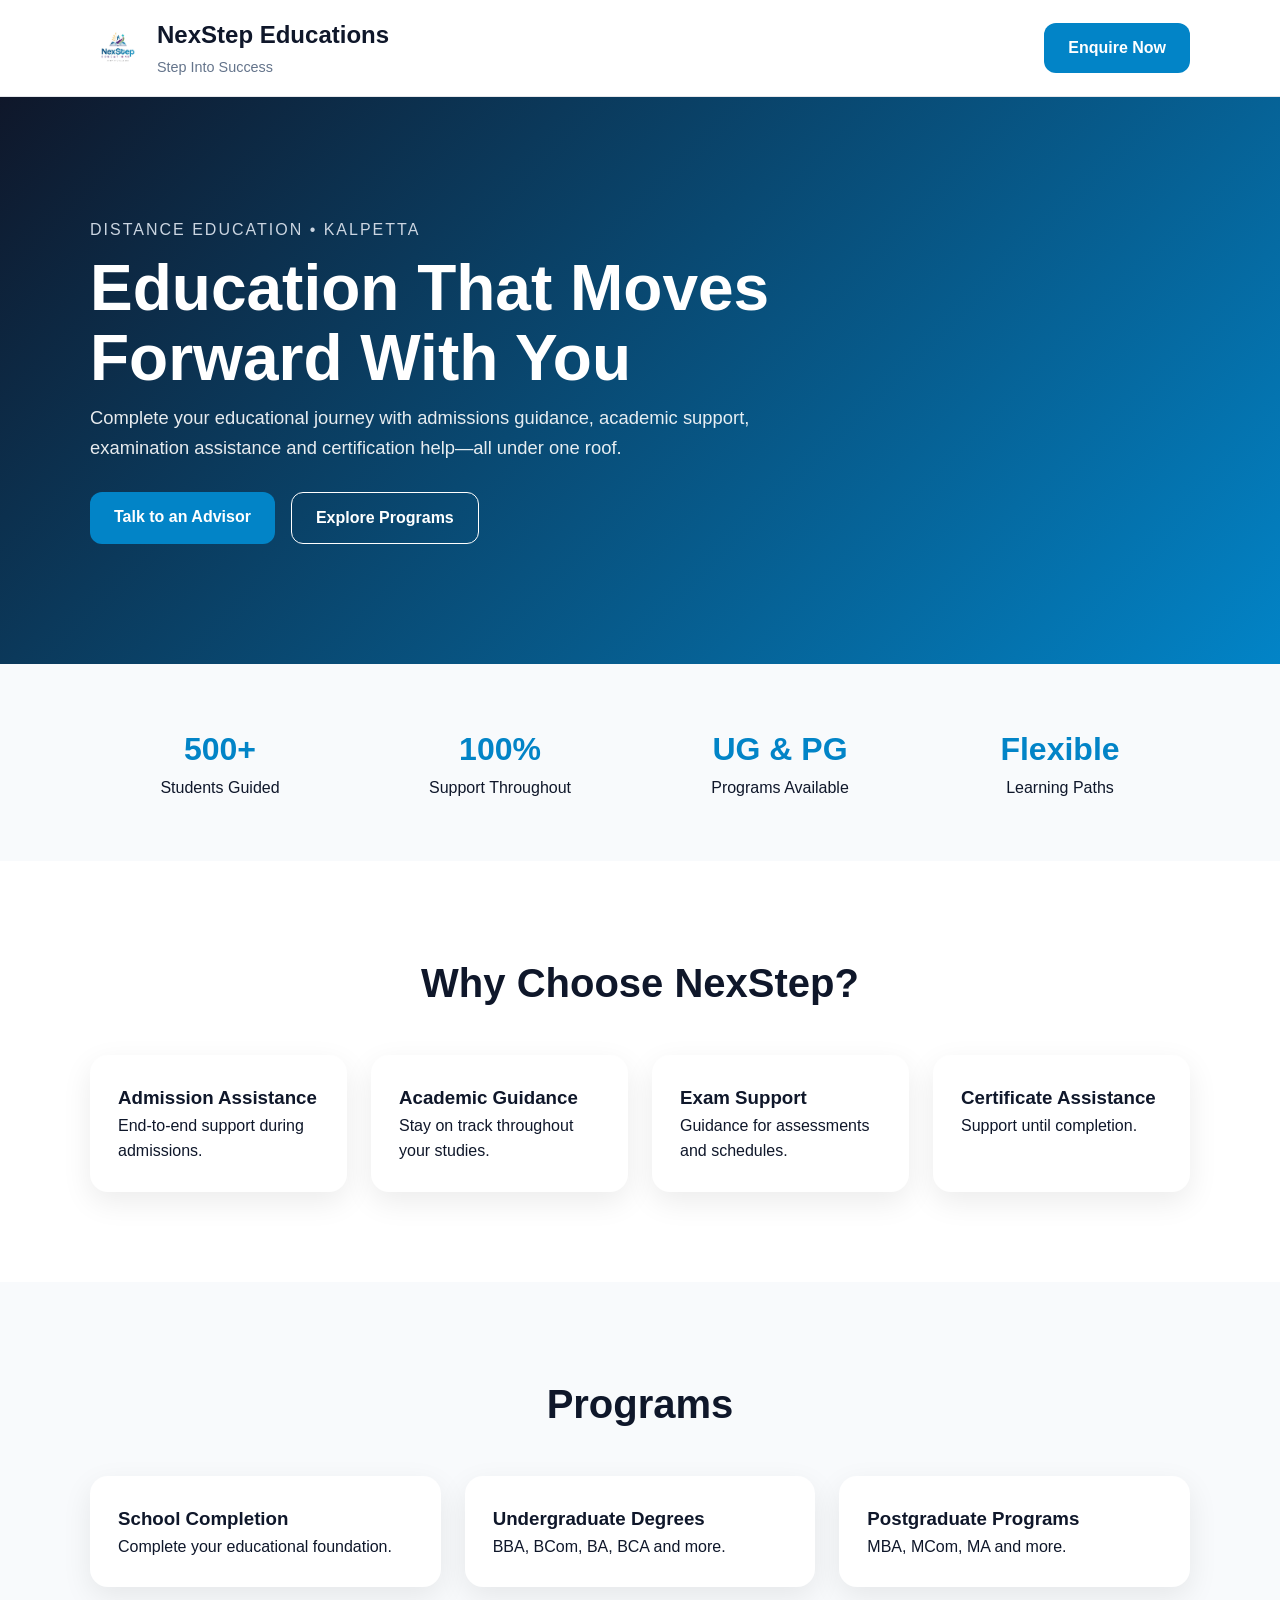
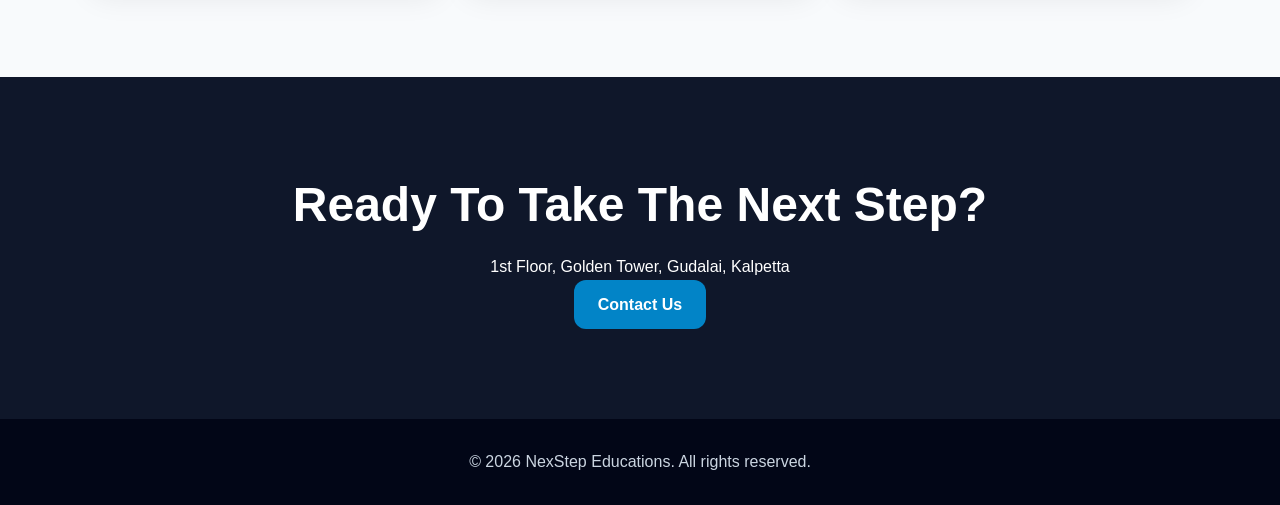
==== index.html @ 08651e99 "Add files via upload" ====
<!DOCTYPE html>
<html lang="en">
<head>
<meta charset="UTF-8">
<meta name="viewport" content="width=device-width, initial-scale=1.0">
<title>NexStep Educations</title>
<link rel="stylesheet" href="style.css">
</head>
<body>

<header class="navbar">
  <div class="container nav-content">
    <div class="brand">
      <img src="logo.png" alt="NexStep Logo">
      <div>
        <h2>NexStep Educations</h2>
        <span>Step Into Success</span>
      </div>
    </div>
    <a href="#contact" class="btn">Enquire Now</a>
  </div>
</header>

<section class="hero">
  <div class="container">
    <p class="eyebrow">DISTANCE EDUCATION • KALPETTA</p>
    <h1>Education That Moves Forward With You</h1>
    <p class="subtitle">
      Complete your educational journey with admissions guidance, academic support,
      examination assistance and certification help—all under one roof.
    </p>
    <div class="hero-buttons">
      <a href="#contact" class="btn">Talk to an Advisor</a>
      <a href="#programs" class="btn-outline">Explore Programs</a>
    </div>
  </div>
</section>

<section class="stats">
<div class="container stats-grid">
<div><h3>500+</h3><p>Students Guided</p></div>
<div><h3>100%</h3><p>Support Throughout</p></div>
<div><h3>UG & PG</h3><p>Programs Available</p></div>
<div><h3>Flexible</h3><p>Learning Paths</p></div>
</div>
</section>

<section class="section">
<div class="container">
<h2>Why Choose NexStep?</h2>
<div class="cards">
<div class="card"><h3>Admission Assistance</h3><p>End-to-end support during admissions.</p></div>
<div class="card"><h3>Academic Guidance</h3><p>Stay on track throughout your studies.</p></div>
<div class="card"><h3>Exam Support</h3><p>Guidance for assessments and schedules.</p></div>
<div class="card"><h3>Certificate Assistance</h3><p>Support until completion.</p></div>
</div>
</div>
</section>

<section class="section light" id="programs">
<div class="container">
<h2>Programs</h2>
<div class="cards">
<div class="card"><h3>School Completion</h3><p>Complete your educational foundation.</p></div>
<div class="card"><h3>Undergraduate Degrees</h3><p>BBA, BCom, BA, BCA and more.</p></div>
<div class="card"><h3>Postgraduate Programs</h3><p>MBA, MCom, MA and more.</p></div>
</div>
</div>
</section>

<section class="cta" id="contact">
<div class="container">
<h2>Ready To Take The Next Step?</h2>
<p>1st Floor, Golden Tower, Gudalai, Kalpetta</p>
<a href="#" class="btn">Contact Us</a>
</div>
</section>

<footer>
<p>© 2026 NexStep Educations. All rights reserved.</p>
</footer>

<script src="script.js"></script>
</body>
</html>
---- style.css ----
:root{
--navy:#0f172a;
--blue:#0284c7;
--teal:#14b8a6;
--light:#f8fafc;
}
*{margin:0;padding:0;box-sizing:border-box}
body{font-family:Segoe UI,Arial,sans-serif;color:var(--navy);background:white;line-height:1.6}
.container{width:min(1100px,92%);margin:auto}
.navbar{background:white;border-bottom:1px solid #e5e7eb;position:sticky;top:0}
.nav-content{display:flex;justify-content:space-between;align-items:center;padding:16px 0}
.brand{display:flex;align-items:center;gap:12px}
.brand img{height:55px}
.brand span{color:#64748b;font-size:.9rem}
.btn,.btn-outline{
padding:12px 24px;border-radius:12px;text-decoration:none;font-weight:600;display:inline-block
}
.btn{background:var(--blue);color:white}
.btn-outline{border:1px solid white;color:white}
.hero{
background:linear-gradient(135deg,var(--navy),var(--blue));
color:white;padding:120px 0
}
.hero h1{font-size:4rem;max-width:800px;line-height:1.1;margin:10px 0}
.subtitle{max-width:700px;font-size:1.15rem;opacity:.9}
.eyebrow{letter-spacing:2px;color:#cbd5e1}
.hero-buttons{margin-top:30px;display:flex;gap:16px}
.stats{padding:60px 0;background:var(--light)}
.stats-grid{display:grid;grid-template-columns:repeat(4,1fr);gap:20px;text-align:center}
.stats h3{font-size:2rem;color:var(--blue)}
.section{padding:90px 0}
.section h2{text-align:center;font-size:2.5rem;margin-bottom:40px}
.light{background:var(--light)}
.cards{display:grid;grid-template-columns:repeat(auto-fit,minmax(220px,1fr));gap:24px}
.card{
background:white;padding:28px;border-radius:18px;
box-shadow:0 10px 30px rgba(0,0,0,.08)
}
.cta{
background:var(--navy);color:white;text-align:center;padding:90px 0
}
.cta h2{font-size:3rem;margin-bottom:10px}
footer{padding:30px;text-align:center;background:#020617;color:#cbd5e1}
@media(max-width:768px){
.hero h1{font-size:2.7rem}
.stats-grid{grid-template-columns:repeat(2,1fr)}
.nav-content{flex-direction:column;gap:12px}
}
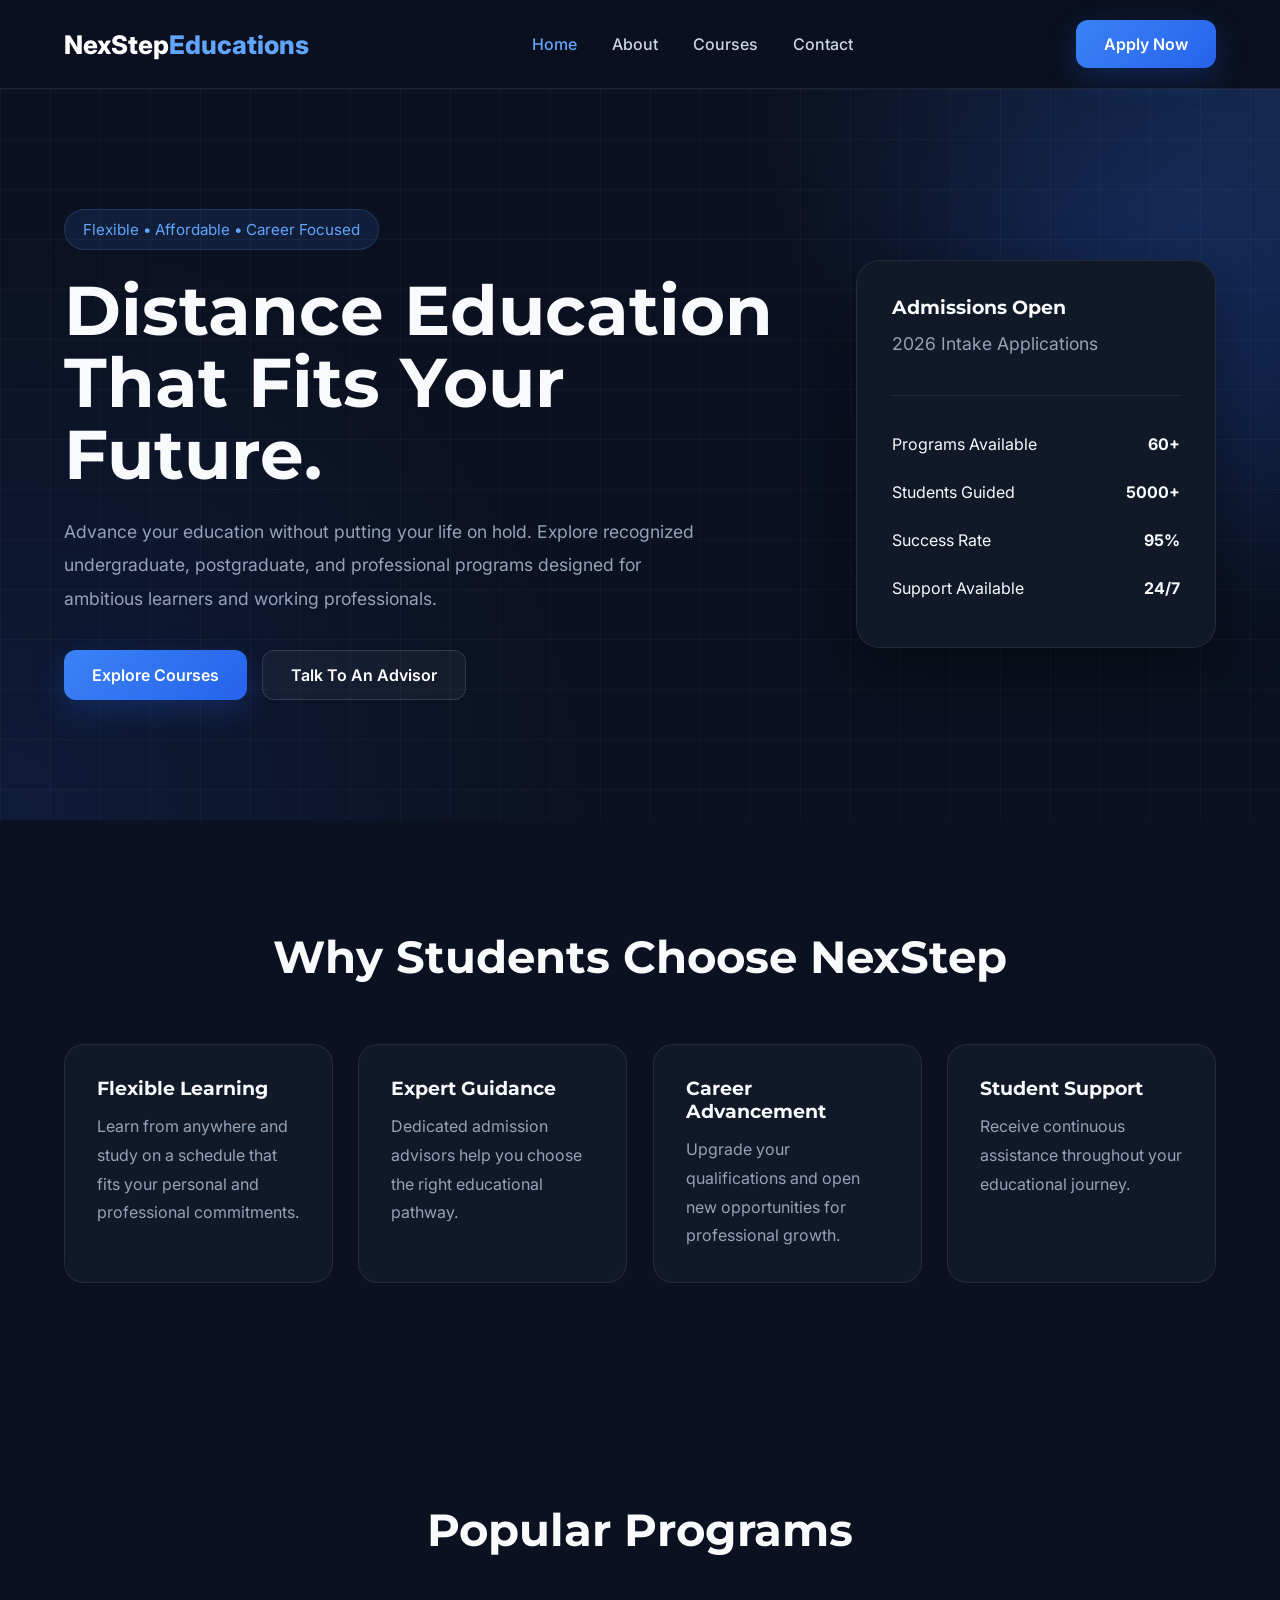
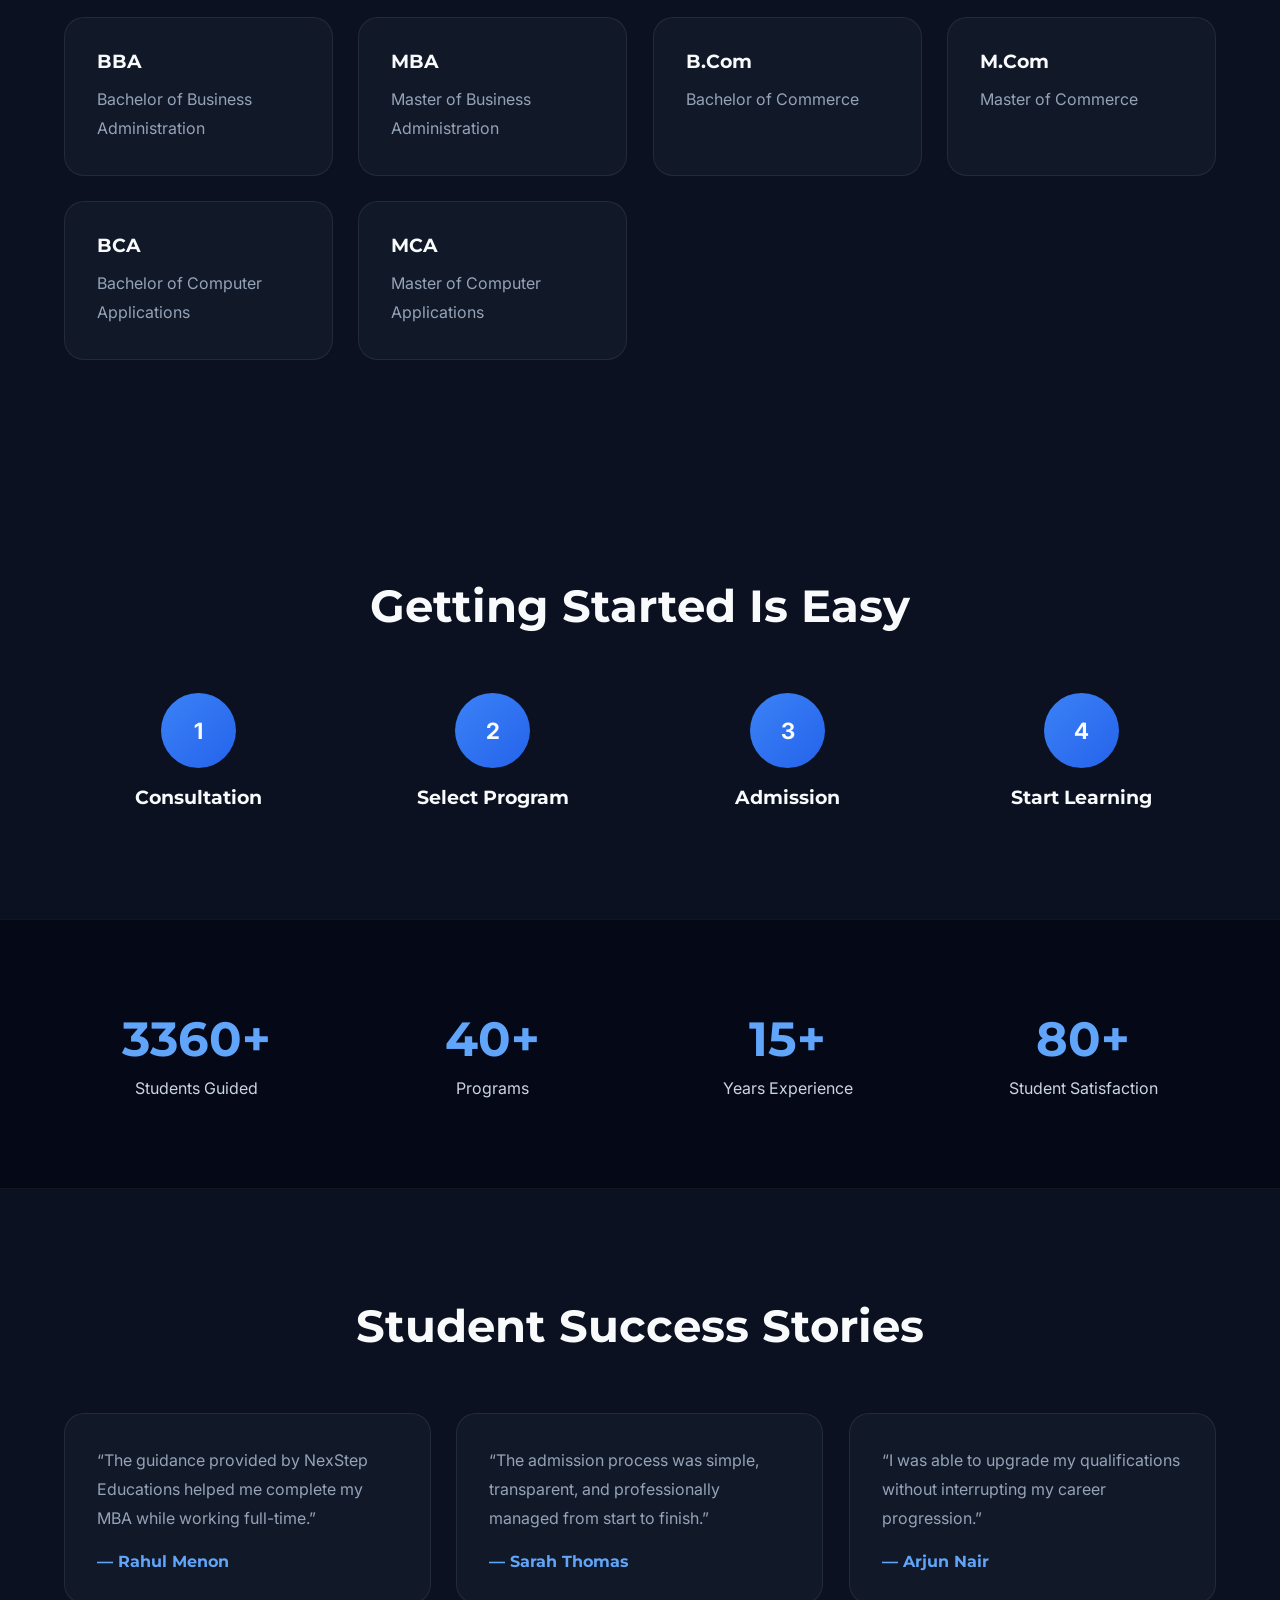
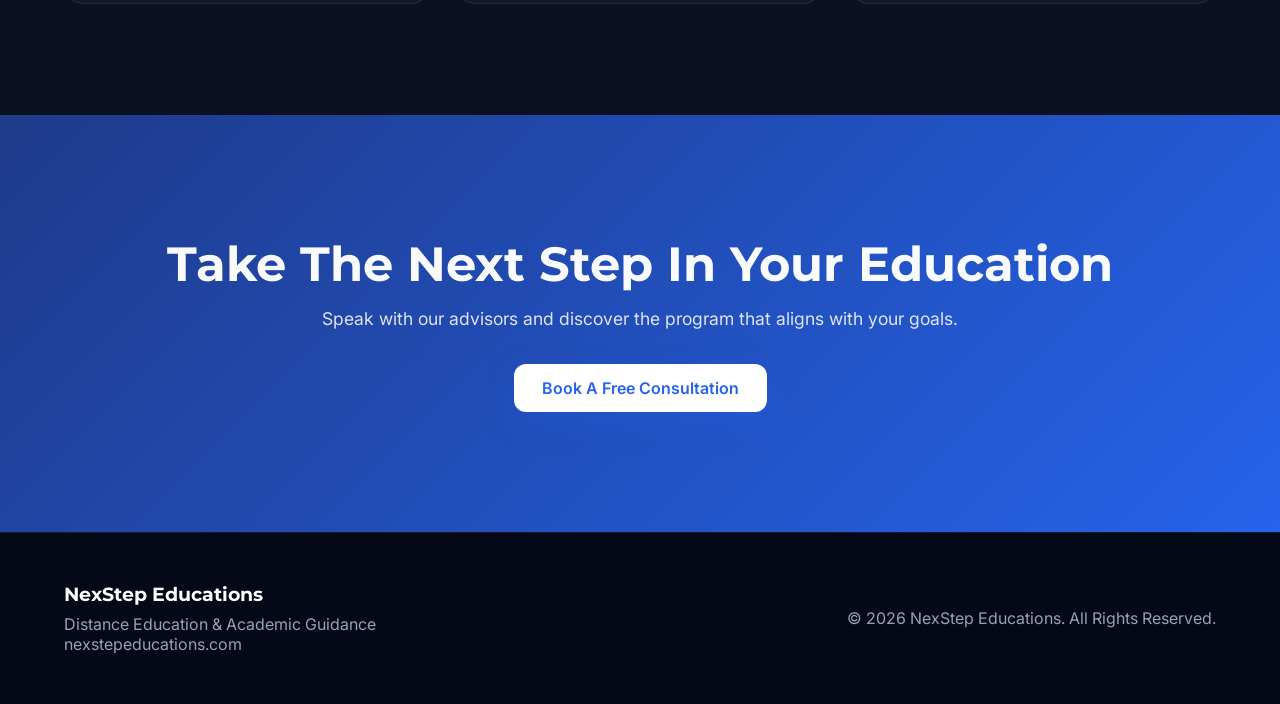
==== commit 5b4dda48: "Add files via upload" ====
--- a/index.html
+++ b/index.html
@@ -1,86 +1,363 @@
-
-<!DOCTYPE html>
-<html lang="en">
-<head>
-<meta charset="UTF-8">
-<meta name="viewport" content="width=device-width, initial-scale=1.0">
-<title>NexStep Educations</title>
-<link rel="stylesheet" href="style.css">
-</head>
-<body>
-
-<header class="navbar">
-  <div class="container nav-content">
-    <div class="brand">
-      <img src="logo.png" alt="NexStep Logo">
-      <div>
-        <h2>NexStep Educations</h2>
-        <span>Step Into Success</span>
-      </div>
-    </div>
-    <a href="#contact" class="btn">Enquire Now</a>
-  </div>
-</header>
-
-<section class="hero">
-  <div class="container">
-    <p class="eyebrow">DISTANCE EDUCATION • KALPETTA</p>
-    <h1>Education That Moves Forward With You</h1>
-    <p class="subtitle">
-      Complete your educational journey with admissions guidance, academic support,
-      examination assistance and certification help—all under one roof.
-    </p>
-    <div class="hero-buttons">
-      <a href="#contact" class="btn">Talk to an Advisor</a>
-      <a href="#programs" class="btn-outline">Explore Programs</a>
-    </div>
-  </div>
-</section>
-
-<section class="stats">
-<div class="container stats-grid">
-<div><h3>500+</h3><p>Students Guided</p></div>
-<div><h3>100%</h3><p>Support Throughout</p></div>
-<div><h3>UG & PG</h3><p>Programs Available</p></div>
-<div><h3>Flexible</h3><p>Learning Paths</p></div>
-</div>
-</section>
-
-<section class="section">
-<div class="container">
-<h2>Why Choose NexStep?</h2>
-<div class="cards">
-<div class="card"><h3>Admission Assistance</h3><p>End-to-end support during admissions.</p></div>
-<div class="card"><h3>Academic Guidance</h3><p>Stay on track throughout your studies.</p></div>
-<div class="card"><h3>Exam Support</h3><p>Guidance for assessments and schedules.</p></div>
-<div class="card"><h3>Certificate Assistance</h3><p>Support until completion.</p></div>
-</div>
-</div>
-</section>
-
-<section class="section light" id="programs">
-<div class="container">
-<h2>Programs</h2>
-<div class="cards">
-<div class="card"><h3>School Completion</h3><p>Complete your educational foundation.</p></div>
-<div class="card"><h3>Undergraduate Degrees</h3><p>BBA, BCom, BA, BCA and more.</p></div>
-<div class="card"><h3>Postgraduate Programs</h3><p>MBA, MCom, MA and more.</p></div>
-</div>
-</div>
-</section>
-
-<section class="cta" id="contact">
-<div class="container">
-<h2>Ready To Take The Next Step?</h2>
-<p>1st Floor, Golden Tower, Gudalai, Kalpetta</p>
-<a href="#" class="btn">Contact Us</a>
-</div>
-</section>
-
-<footer>
-<p>© 2026 NexStep Educations. All rights reserved.</p>
-</footer>
-
-<script src="script.js"></script>
-</body>
-</html>
+<!DOCTYPE html>
+<html lang="en">
+
+<head>
+    <meta charset="UTF-8">
+    <meta name="viewport" content="width=device-width, initial-scale=1.0">
+
+    <title>NexStep Educations | Distance Education & Career Advancement</title>
+
+    <meta name="description"
+        content="NexStep Educations helps students and professionals pursue recognized distance education programs with expert guidance and flexible learning pathways.">
+
+    <link rel="preconnect" href="https://fonts.googleapis.com">
+    <link
+        href="https://fonts.googleapis.com/css2?family=Montserrat:wght@400;500;600;700;800&family=Inter:wght@400;500;600&display=swap"
+        rel="stylesheet">
+
+    <link rel="stylesheet" href="style.css">
+</head>
+
+<body>
+
+    <!-- NAVBAR -->
+
+    <nav class="navbar">
+        <div class="container nav-container">
+
+            <a href="index.html" class="logo">
+                NexStep<span>Educations</span>
+            </a>
+
+            <ul class="nav-links">
+                <li><a href="index.html">Home</a></li>
+                <li><a href="about.html">About</a></li>
+                <li><a href="courses.html">Courses</a></li>
+                <li><a href="contact.html">Contact</a></li>
+            </ul>
+
+            <a href="contact.html" class="btn-primary">
+                Apply Now
+            </a>
+
+        </div>
+    </nav>
+
+    <!-- HERO -->
+
+    <section class="hero">
+
+        <div class="container hero-container">
+
+            <div class="hero-content">
+
+                <span class="tag">
+                    Flexible • Affordable • Career Focused
+                </span>
+
+                <h1>
+                    Distance Education That Fits Your Future.
+                </h1>
+
+                <p>
+                    Advance your education without putting your life on hold.
+                    Explore recognized undergraduate, postgraduate, and
+                    professional programs designed for ambitious learners and
+                    working professionals.
+                </p>
+
+                <div class="hero-buttons">
+                    <a href="courses.html" class="btn-primary">
+                        Explore Courses
+                    </a>
+
+                    <a href="contact.html" class="btn-secondary">
+                        Talk To An Advisor
+                    </a>
+                </div>
+
+            </div>
+
+            <div class="hero-card">
+
+                <div class="card">
+
+                    <h3>Admissions Open</h3>
+                    <p>2026 Intake Applications</p>
+
+                    <hr>
+
+                    <div class="info">
+                        <span>Programs Available</span>
+                        <strong>60+</strong>
+                    </div>
+
+                    <div class="info">
+                        <span>Students Guided</span>
+                        <strong>5000+</strong>
+                    </div>
+
+                    <div class="info">
+                        <span>Success Rate</span>
+                        <strong>95%</strong>
+                    </div>
+
+                    <div class="info">
+                        <span>Support Available</span>
+                        <strong>24/7</strong>
+                    </div>
+
+                </div>
+
+            </div>
+
+        </div>
+
+    </section>
+
+    <!-- TRUST SECTION -->
+
+    <section class="features">
+
+        <div class="container">
+
+            <h2>Why Students Choose NexStep</h2>
+
+            <div class="feature-grid">
+
+                <div class="feature-card">
+                    <h3>Flexible Learning</h3>
+                    <p>
+                        Learn from anywhere and study on a schedule that
+                        fits your personal and professional commitments.
+                    </p>
+                </div>
+
+                <div class="feature-card">
+                    <h3>Expert Guidance</h3>
+                    <p>
+                        Dedicated admission advisors help you choose
+                        the right educational pathway.
+                    </p>
+                </div>
+
+                <div class="feature-card">
+                    <h3>Career Advancement</h3>
+                    <p>
+                        Upgrade your qualifications and open new
+                        opportunities for professional growth.
+                    </p>
+                </div>
+
+                <div class="feature-card">
+                    <h3>Student Support</h3>
+                    <p>
+                        Receive continuous assistance throughout your
+                        educational journey.
+                    </p>
+                </div>
+
+            </div>
+
+        </div>
+
+    </section>
+
+    <!-- COURSES -->
+
+    <section class="courses">
+
+        <div class="container">
+
+            <h2>Popular Programs</h2>
+
+            <div class="course-grid">
+
+                <div class="course-card">
+                    <h3>BBA</h3>
+                    <p>Bachelor of Business Administration</p>
+                </div>
+
+                <div class="course-card">
+                    <h3>MBA</h3>
+                    <p>Master of Business Administration</p>
+                </div>
+
+                <div class="course-card">
+                    <h3>B.Com</h3>
+                    <p>Bachelor of Commerce</p>
+                </div>
+
+                <div class="course-card">
+                    <h3>M.Com</h3>
+                    <p>Master of Commerce</p>
+                </div>
+
+                <div class="course-card">
+                    <h3>BCA</h3>
+                    <p>Bachelor of Computer Applications</p>
+                </div>
+
+                <div class="course-card">
+                    <h3>MCA</h3>
+                    <p>Master of Computer Applications</p>
+                </div>
+
+            </div>
+
+        </div>
+
+    </section>
+
+    <!-- PROCESS -->
+
+    <section class="process">
+
+        <div class="container">
+
+            <h2>Getting Started Is Easy</h2>
+
+            <div class="steps">
+
+                <div class="step">
+                    <div class="number">1</div>
+                    <h3>Consultation</h3>
+                </div>
+
+                <div class="step">
+                    <div class="number">2</div>
+                    <h3>Select Program</h3>
+                </div>
+
+                <div class="step">
+                    <div class="number">3</div>
+                    <h3>Admission</h3>
+                </div>
+
+                <div class="step">
+                    <div class="number">4</div>
+                    <h3>Start Learning</h3>
+                </div>
+
+            </div>
+
+        </div>
+
+    </section>
+
+    <!-- STATS -->
+
+    <section class="stats">
+
+        <div class="container stats-grid">
+
+            <div>
+                <h3>5000+</h3>
+                <p>Students Guided</p>
+            </div>
+
+            <div>
+                <h3>60+</h3>
+                <p>Programs</p>
+            </div>
+
+            <div>
+                <h3>15+</h3>
+                <p>Years Experience</p>
+            </div>
+
+            <div>
+                <h3>95%</h3>
+                <p>Student Satisfaction</p>
+            </div>
+
+        </div>
+
+    </section>
+
+    <!-- TESTIMONIALS -->
+
+    <section class="testimonials">
+
+        <div class="container">
+
+            <h2>Student Success Stories</h2>
+
+            <div class="testimonial-grid">
+
+                <div class="testimonial">
+                    <p>
+                        “The guidance provided by NexStep Educations helped me
+                        complete my MBA while working full-time.”
+                    </p>
+                    <h4>— Rahul Menon</h4>
+                </div>
+
+                <div class="testimonial">
+                    <p>
+                        “The admission process was simple, transparent,
+                        and professionally managed from start to finish.”
+                    </p>
+                    <h4>— Sarah Thomas</h4>
+                </div>
+
+                <div class="testimonial">
+                    <p>
+                        “I was able to upgrade my qualifications without
+                        interrupting my career progression.”
+                    </p>
+                    <h4>— Arjun Nair</h4>
+                </div>
+
+            </div>
+
+        </div>
+
+    </section>
+
+    <!-- CTA -->
+
+    <section class="cta">
+
+        <div class="container">
+
+            <h2>Take The Next Step In Your Education</h2>
+
+            <p>
+                Speak with our advisors and discover the program
+                that aligns with your goals.
+            </p>
+
+            <a href="contact.html" class="btn-primary">
+                Book A Free Consultation
+            </a>
+
+        </div>
+
+    </section>
+
+    <!-- FOOTER -->
+
+    <footer>
+
+        <div class="container footer-content">
+
+            <div>
+                <h3>NexStep Educations</h3>
+                <p>Distance Education & Academic Guidance</p>
+                <p>nexstepeducations.com</p>
+            </div>
+
+            <div>
+                <p>© 2026 NexStep Educations. All Rights Reserved.</p>
+            </div>
+
+        </div>
+
+    </footer>
+
+    <script src="script.js"></script>
+
+</body>
+
+</html>
--- a/style.css
+++ b/style.css
@@ -1,49 +1,520 @@
-
-:root{
---navy:#0f172a;
---blue:#0284c7;
---teal:#14b8a6;
---light:#f8fafc;
-}
-*{margin:0;padding:0;box-sizing:border-box}
-body{font-family:Segoe UI,Arial,sans-serif;color:var(--navy);background:white;line-height:1.6}
-.container{width:min(1100px,92%);margin:auto}
-.navbar{background:white;border-bottom:1px solid #e5e7eb;position:sticky;top:0}
-.nav-content{display:flex;justify-content:space-between;align-items:center;padding:16px 0}
-.brand{display:flex;align-items:center;gap:12px}
-.brand img{height:55px}
-.brand span{color:#64748b;font-size:.9rem}
-.btn,.btn-outline{
-padding:12px 24px;border-radius:12px;text-decoration:none;font-weight:600;display:inline-block
-}
-.btn{background:var(--blue);color:white}
-.btn-outline{border:1px solid white;color:white}
-.hero{
-background:linear-gradient(135deg,var(--navy),var(--blue));
-color:white;padding:120px 0
-}
-.hero h1{font-size:4rem;max-width:800px;line-height:1.1;margin:10px 0}
-.subtitle{max-width:700px;font-size:1.15rem;opacity:.9}
-.eyebrow{letter-spacing:2px;color:#cbd5e1}
-.hero-buttons{margin-top:30px;display:flex;gap:16px}
-.stats{padding:60px 0;background:var(--light)}
-.stats-grid{display:grid;grid-template-columns:repeat(4,1fr);gap:20px;text-align:center}
-.stats h3{font-size:2rem;color:var(--blue)}
-.section{padding:90px 0}
-.section h2{text-align:center;font-size:2.5rem;margin-bottom:40px}
-.light{background:var(--light)}
-.cards{display:grid;grid-template-columns:repeat(auto-fit,minmax(220px,1fr));gap:24px}
-.card{
-background:white;padding:28px;border-radius:18px;
-box-shadow:0 10px 30px rgba(0,0,0,.08)
-}
-.cta{
-background:var(--navy);color:white;text-align:center;padding:90px 0
-}
-.cta h2{font-size:3rem;margin-bottom:10px}
-footer{padding:30px;text-align:center;background:#020617;color:#cbd5e1}
-@media(max-width:768px){
-.hero h1{font-size:2.7rem}
-.stats-grid{grid-template-columns:repeat(2,1fr)}
-.nav-content{flex-direction:column;gap:12px}
-}
+*{
+    margin:0;
+    padding:0;
+    box-sizing:border-box;
+}
+
+html{
+    scroll-behavior:smooth;
+}
+
+body{
+    font-family:'Inter',sans-serif;
+    color:#F8FAFC;
+    background:#0B1120;
+    overflow-x:hidden;
+}
+
+.container{
+    width:90%;
+    max-width:1200px;
+    margin:auto;
+}
+
+h1,h2,h3,h4{
+    font-family:'Montserrat',sans-serif;
+    font-weight:700;
+}
+
+a{
+    text-decoration:none;
+}
+
+/* =========================
+   NAVBAR
+========================= */
+
+.navbar{
+    position:sticky;
+    top:0;
+    z-index:1000;
+    background:rgba(11,17,32,0.92);
+    backdrop-filter:blur(18px);
+    border-bottom:1px solid rgba(255,255,255,0.08);
+}
+
+.nav-container{
+    display:flex;
+    justify-content:space-between;
+    align-items:center;
+    padding:20px 0;
+}
+
+.logo{
+    font-size:1.6rem;
+    font-weight:800;
+    color:#ffffff;
+}
+
+.logo span{
+    color:#60A5FA;
+}
+
+.nav-links{
+    display:flex;
+    gap:35px;
+    list-style:none;
+}
+
+.nav-links a{
+    color:#CBD5E1;
+    font-weight:500;
+    transition:0.3s;
+}
+
+.nav-links a:hover{
+    color:#60A5FA;
+}
+
+.btn-primary{
+    display:inline-flex;
+    align-items:center;
+    justify-content:center;
+    background:linear-gradient(
+        135deg,
+        #3B82F6,
+        #2563EB
+    );
+    color:white;
+    padding:14px 28px;
+    border-radius:12px;
+    font-weight:600;
+    transition:0.3s;
+    box-shadow:0 10px 30px rgba(37,99,235,0.25);
+}
+
+.btn-primary:hover{
+    transform:translateY(-3px);
+}
+
+.btn-secondary{
+    display:inline-flex;
+    align-items:center;
+    justify-content:center;
+    border:1px solid rgba(255,255,255,0.12);
+    background:rgba(255,255,255,0.04);
+    color:white;
+    padding:14px 28px;
+    border-radius:12px;
+    font-weight:600;
+    transition:0.3s;
+}
+
+.btn-secondary:hover{
+    background:rgba(255,255,255,0.08);
+}
+
+/* =========================
+   HERO
+========================= */
+
+.hero{
+    position:relative;
+    padding:120px 0;
+    overflow:hidden;
+    background:
+        radial-gradient(circle at top right,
+        rgba(59,130,246,.20),
+        transparent 35%),
+        radial-gradient(circle at bottom left,
+        rgba(37,99,235,.12),
+        transparent 40%),
+        #0B1120;
+}
+
+.hero::before{
+    content:"";
+    position:absolute;
+    inset:0;
+    background-image:
+        linear-gradient(rgba(255,255,255,0.03) 1px, transparent 1px),
+        linear-gradient(90deg, rgba(255,255,255,0.03) 1px, transparent 1px);
+    background-size:50px 50px;
+    pointer-events:none;
+}
+
+.hero-container{
+    display:flex;
+    justify-content:space-between;
+    align-items:center;
+    gap:70px;
+    position:relative;
+    z-index:2;
+}
+
+.hero-content{
+    flex:1;
+}
+
+.tag{
+    display:inline-block;
+    background:rgba(59,130,246,0.12);
+    color:#60A5FA;
+    border:1px solid rgba(96,165,250,0.18);
+    padding:10px 18px;
+    border-radius:999px;
+    margin-bottom:24px;
+    font-size:0.95rem;
+}
+
+.hero h1{
+    font-size:4.3rem;
+    line-height:1.05;
+    margin-bottom:24px;
+}
+
+.hero p{
+    color:#94A3B8;
+    font-size:1.1rem;
+    line-height:1.9;
+    max-width:650px;
+    margin-bottom:35px;
+}
+
+.hero-buttons{
+    display:flex;
+    gap:15px;
+    flex-wrap:wrap;
+}
+
+.hero-card{
+    width:360px;
+    position:relative;
+}
+
+.hero-card::before{
+    content:"";
+    position:absolute;
+    width:250px;
+    height:250px;
+    background:#2563EB;
+    filter:blur(120px);
+    opacity:.35;
+    right:-60px;
+    top:-60px;
+    z-index:-1;
+}
+
+.card{
+    background:#111827;
+    border:1px solid rgba(255,255,255,0.08);
+    border-radius:24px;
+    padding:35px;
+    box-shadow:
+        0 20px 60px rgba(0,0,0,.45);
+}
+
+.card h3{
+    margin-bottom:8px;
+}
+
+.card p{
+    color:#94A3B8;
+}
+
+.card hr{
+    border:none;
+    height:1px;
+    background:rgba(255,255,255,0.08);
+    margin:24px 0;
+}
+
+.info{
+    display:flex;
+    justify-content:space-between;
+    padding:14px 0;
+}
+
+/* =========================
+   SECTIONS
+========================= */
+
+.features,
+.courses,
+.process,
+.testimonials{
+    padding:110px 0;
+}
+
+.features h2,
+.courses h2,
+.process h2,
+.testimonials h2{
+    text-align:center;
+    font-size:2.8rem;
+    margin-bottom:60px;
+}
+
+.feature-grid,
+.course-grid,
+.testimonial-grid{
+    display:grid;
+    grid-template-columns:repeat(auto-fit,minmax(250px,1fr));
+    gap:25px;
+}
+
+.feature-card,
+.course-card,
+.testimonial{
+    background:#111827;
+    border:1px solid rgba(255,255,255,0.08);
+    padding:32px;
+    border-radius:20px;
+    transition:0.3s ease;
+}
+
+.feature-card:hover,
+.course-card:hover,
+.testimonial:hover{
+    transform:translateY(-6px);
+    border-color:#3B82F6;
+}
+
+.feature-card h3,
+.course-card h3{
+    margin-bottom:12px;
+}
+
+.feature-card p,
+.course-card p,
+.testimonial p{
+    color:#94A3B8;
+    line-height:1.8;
+}
+
+/* =========================
+   PROCESS
+========================= */
+
+.steps{
+    display:grid;
+    grid-template-columns:repeat(4,1fr);
+    gap:25px;
+}
+
+.step{
+    text-align:center;
+}
+
+.number{
+    width:75px;
+    height:75px;
+    border-radius:50%;
+    margin:auto auto 18px;
+    display:flex;
+    justify-content:center;
+    align-items:center;
+    background:linear-gradient(
+        135deg,
+        #3B82F6,
+        #2563EB
+    );
+    font-size:1.4rem;
+    font-weight:700;
+}
+
+/* =========================
+   STATS
+========================= */
+
+.stats{
+    background:#050816;
+    padding:90px 0;
+    border-top:1px solid rgba(255,255,255,0.05);
+    border-bottom:1px solid rgba(255,255,255,0.05);
+}
+
+.stats-grid{
+    display:grid;
+    grid-template-columns:repeat(4,1fr);
+    gap:30px;
+    text-align:center;
+}
+
+.stats h3{
+    font-size:3rem;
+    margin-bottom:10px;
+    color:#60A5FA;
+}
+
+.stats p{
+    color:#CBD5E1;
+}
+
+/* =========================
+   TESTIMONIALS
+========================= */
+
+.testimonial{
+    position:relative;
+}
+
+.testimonial h4{
+    margin-top:20px;
+    color:#60A5FA;
+}
+
+/* =========================
+   CTA
+========================= */
+
+.cta{
+    padding:120px 0;
+    text-align:center;
+    background:
+    linear-gradient(
+        135deg,
+        #1E3A8A,
+        #2563EB
+    );
+}
+
+.cta h2{
+    font-size:3rem;
+    margin-bottom:15px;
+}
+
+.cta p{
+    color:rgba(255,255,255,.85);
+    margin-bottom:35px;
+    font-size:1.1rem;
+}
+
+.cta .btn-primary{
+    background:white;
+    color:#2563EB;
+}
+
+/* =========================
+   FOOTER
+========================= */
+
+footer{
+    background:#050816;
+    padding:50px 0;
+    border-top:1px solid rgba(255,255,255,0.08);
+}
+
+.footer-content{
+    display:flex;
+    justify-content:space-between;
+    align-items:center;
+    gap:20px;
+}
+
+.footer-content h3{
+    color:white;
+    margin-bottom:8px;
+}
+
+.footer-content p{
+    color:#94A3B8;
+}
+
+/* =========================
+   RESPONSIVE
+========================= */
+
+@media(max-width:992px){
+
+    .hero-container{
+        flex-direction:column;
+        text-align:center;
+    }
+
+    .hero h1{
+        font-size:3.2rem;
+    }
+
+    .hero p{
+        margin-left:auto;
+        margin-right:auto;
+    }
+
+    .hero-buttons{
+        justify-content:center;
+    }
+
+    .hero-card{
+        width:100%;
+        max-width:420px;
+    }
+
+    .steps{
+        grid-template-columns:repeat(2,1fr);
+    }
+
+    .stats-grid{
+        grid-template-columns:repeat(2,1fr);
+    }
+
+    .footer-content{
+        flex-direction:column;
+        text-align:center;
+    }
+}
+
+@media(max-width:768px){
+
+    .nav-links{
+        display:none;
+    }
+
+    .hero{
+        padding:90px 0;
+    }
+
+    .hero h1{
+        font-size:2.6rem;
+    }
+
+    .features h2,
+    .courses h2,
+    .process h2,
+    .testimonials h2,
+    .cta h2{
+        font-size:2.1rem;
+    }
+
+    .steps,
+    .stats-grid{
+        grid-template-columns:1fr;
+    }
+}
+
+.feature-card,
+.course-card,
+.testimonial,
+.step,
+.card{
+    will-change:transform, opacity;
+}
+
+.nav-links a{
+    position:relative;
+}
+
+.nav-links a::after{
+    content:'';
+    position:absolute;
+    width:0;
+    height:2px;
+    background:#60A5FA;
+    left:0;
+    bottom:-6px;
+    transition:.3s;
+}
+
+.nav-links a:hover::after{
+    width:100%;
+}
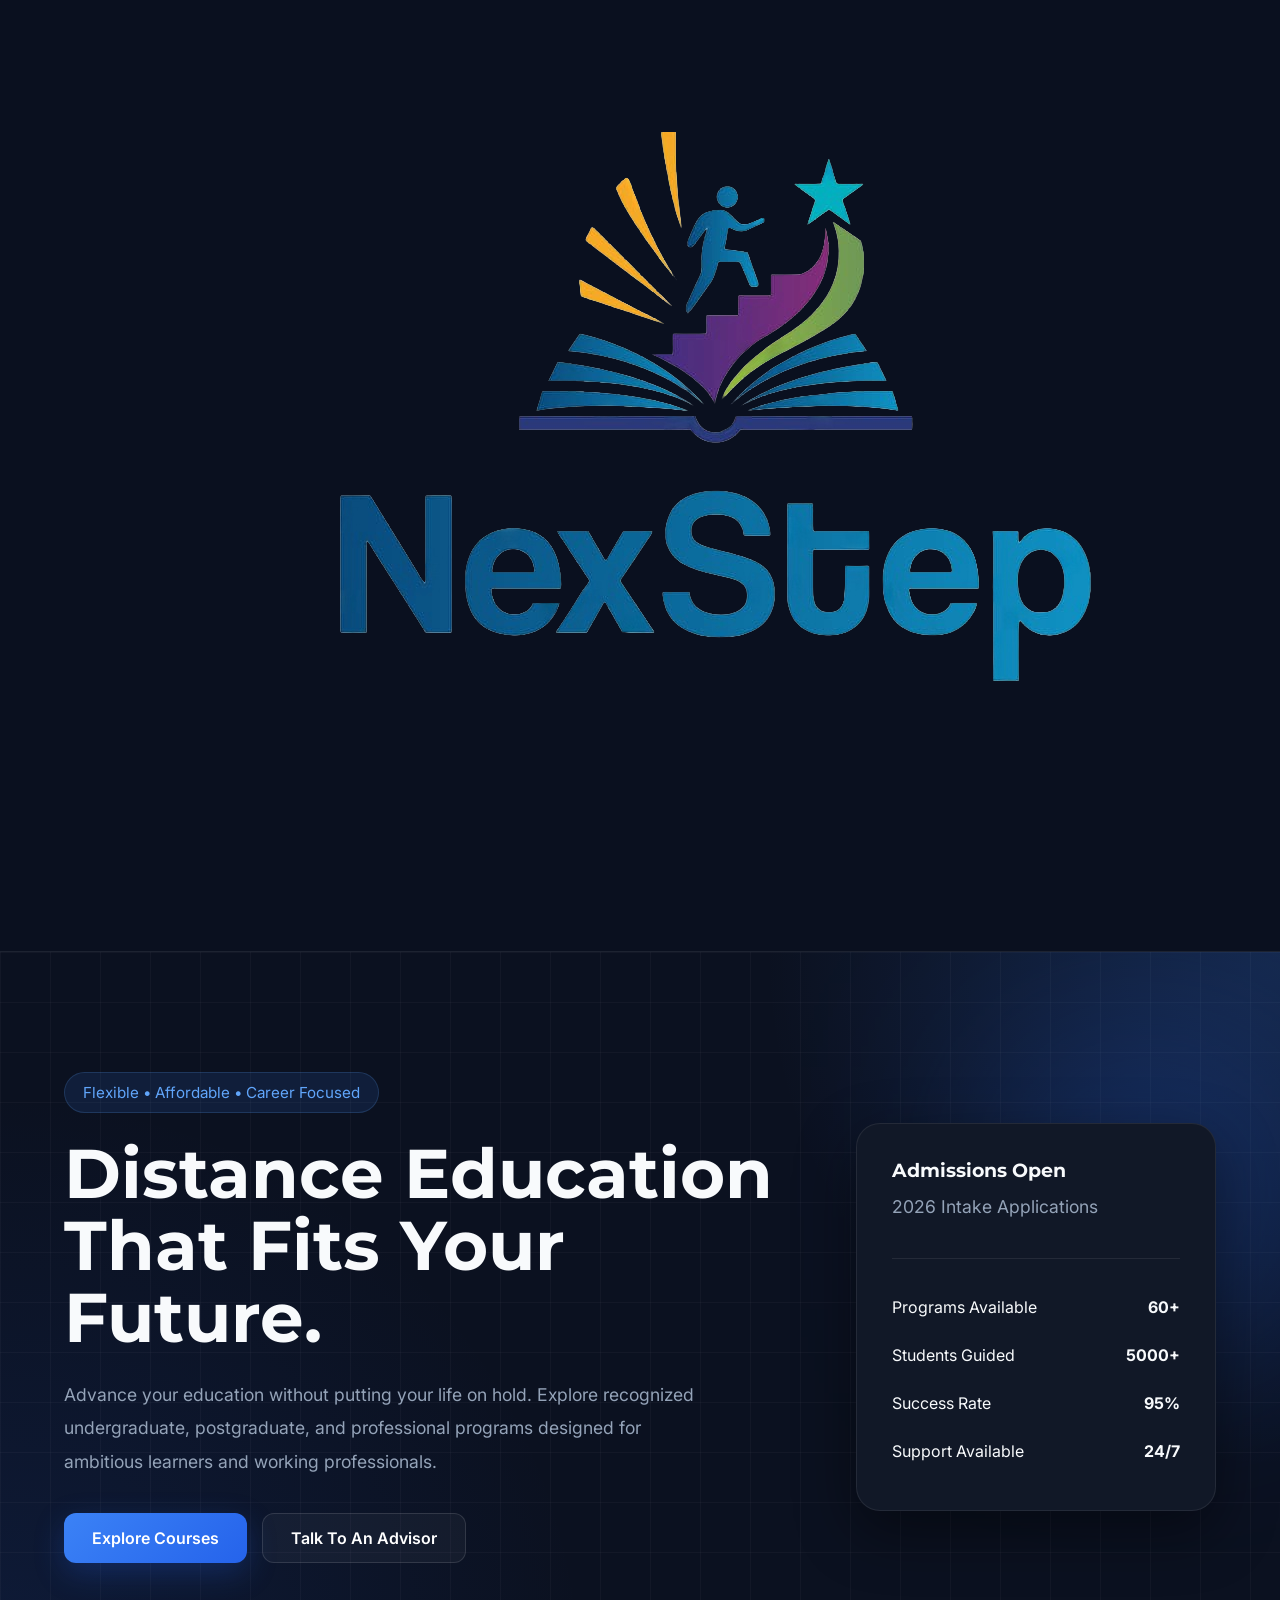
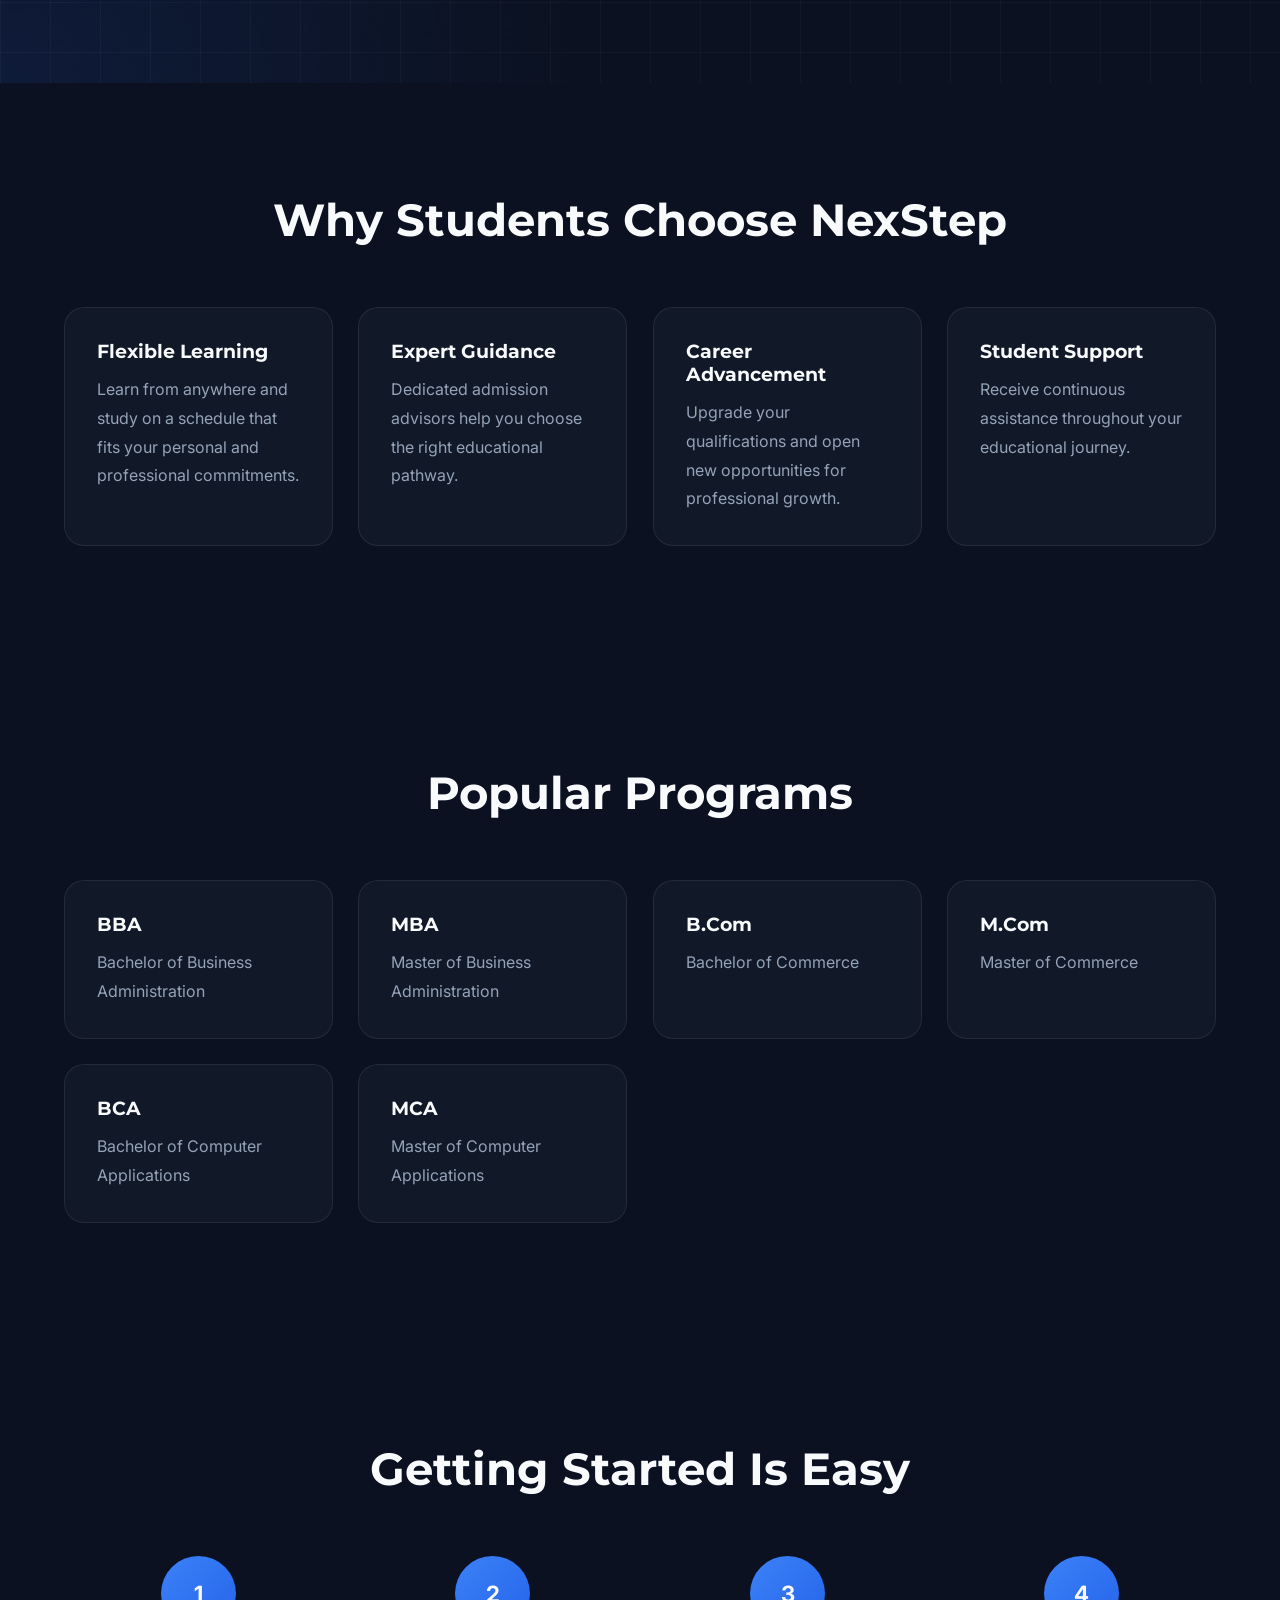
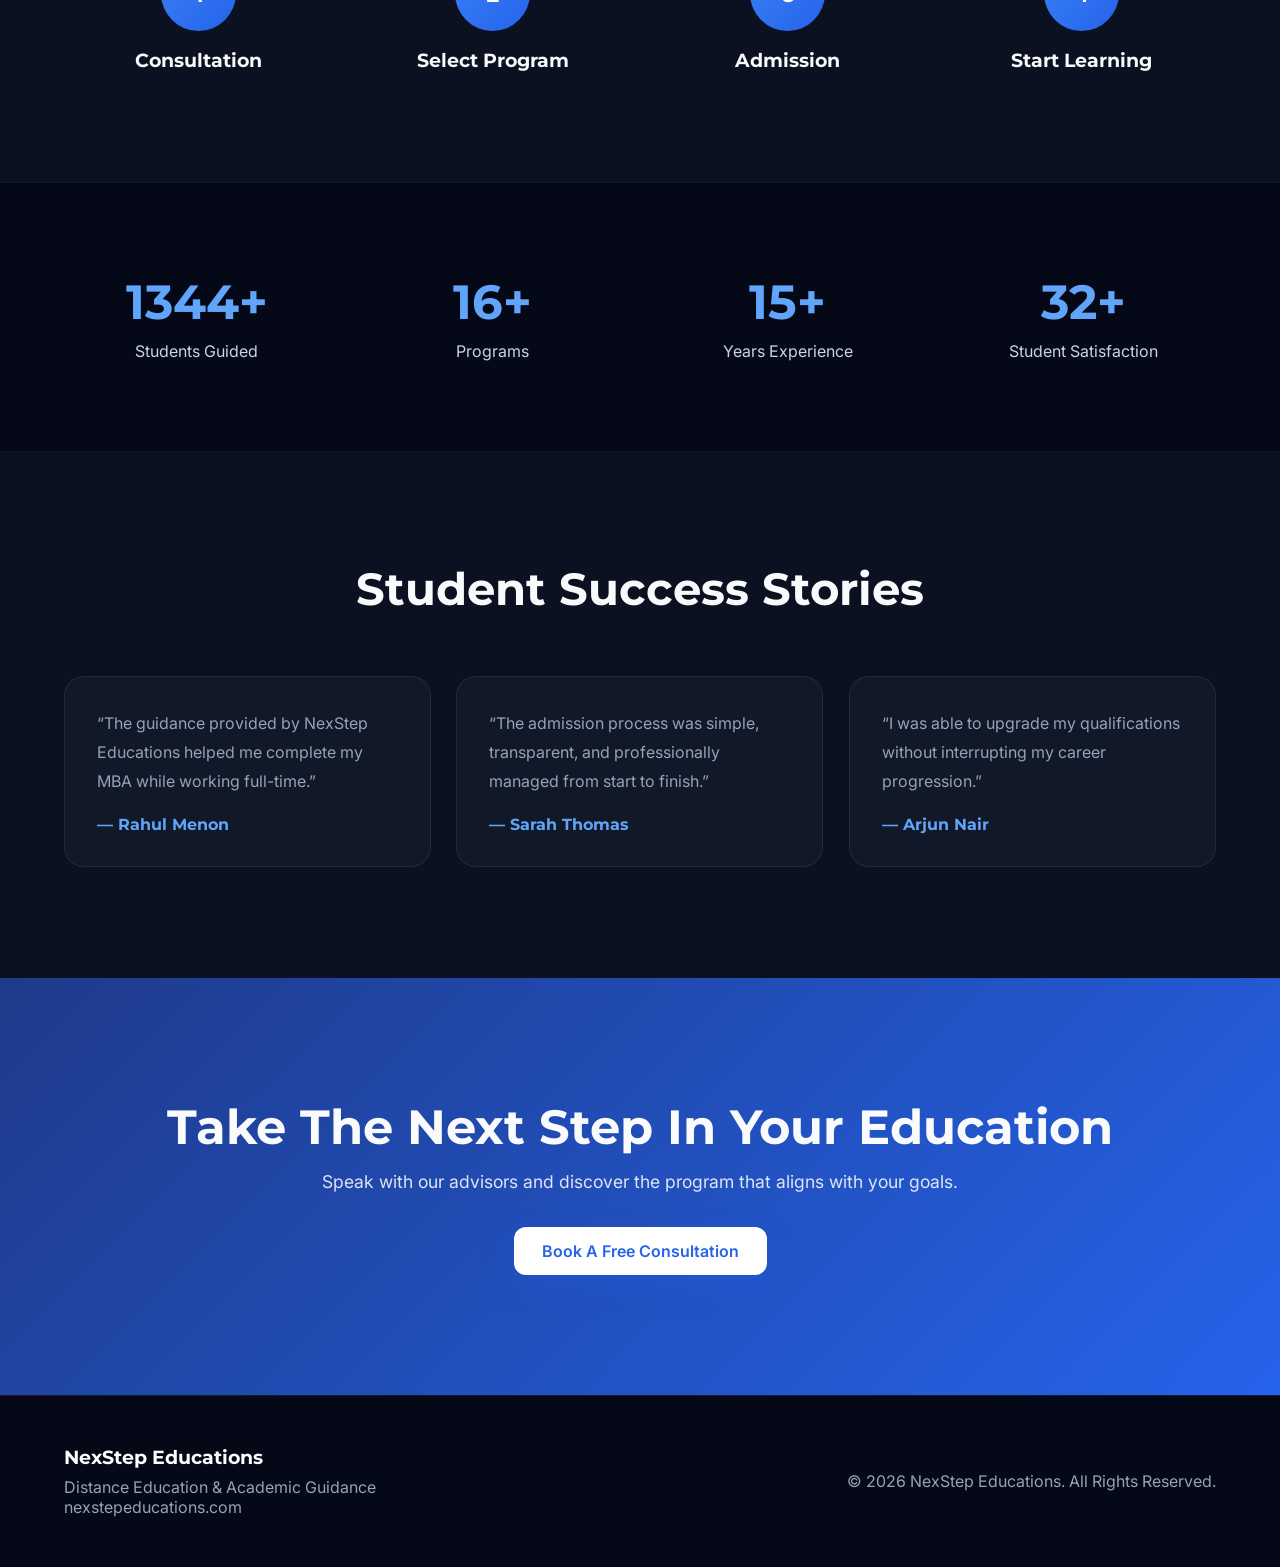
==== commit b717990f: "Add files via upload" ====
--- a/index.html
+++ b/index.html
@@ -26,7 +26,7 @@
         <div class="container nav-container">
 
             <a href="index.html" class="logo">
-                NexStep<span>Educations</span>
+                <img src="/assets/logo.png" alt="NexStep Educations Logo" class="logo-image">
             </a>
 
             <ul class="nav-links">
